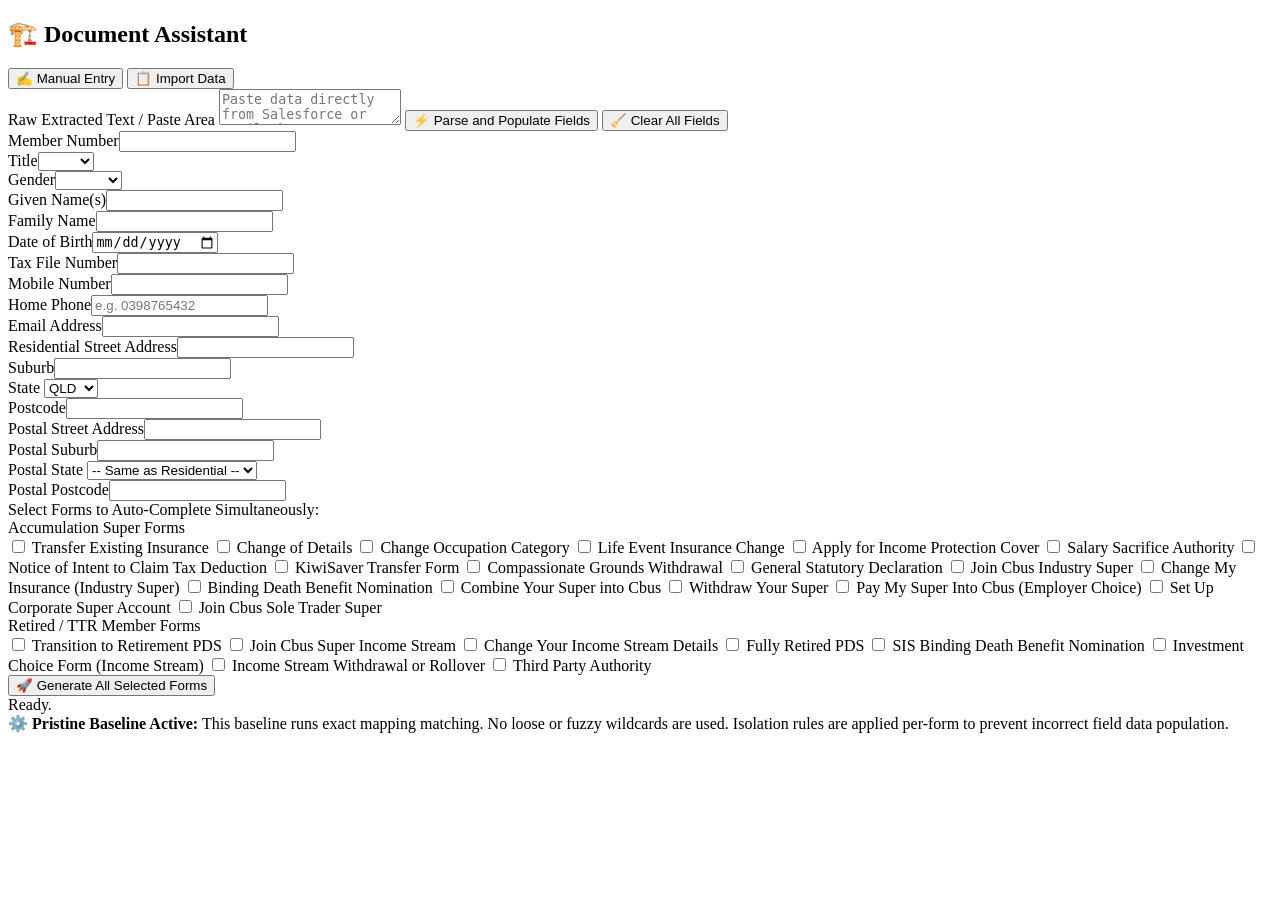
==== hardened-test/index.html @ 9b36ca76 "Create index.html" ====
<!DOCTYPE html>
<html lang="en">
<head>
    <meta charset="UTF-8">
    <meta name="viewport" content="width=device-width, initial-scale=1.0, maximum-scale=1.0, user-scalable=no">
    <title>Document Assistant (United Docs Processor)</title>
    <!-- Security policy: application code and PDF engine must be served from this site only. -->
    <meta http-equiv="Content-Security-Policy" content="default-src 'self'; script-src 'self'; style-src 'self'; connect-src 'self'; img-src 'self' data: blob:; font-src 'none'; object-src 'none'; base-uri 'none'; form-action 'none'; frame-src 'none'; worker-src 'none'; media-src 'none'; manifest-src 'none'; upgrade-insecure-requests">
    <meta name="referrer" content="no-referrer">
    <meta http-equiv="Permissions-Policy" content="camera=(), microphone=(), geolocation=(), payment=(), usb=(), serial=(), bluetooth=()">
    <link rel="stylesheet" href="styles.css">
    <script src="pdf-lib.min.js" defer></script>
    <script src="app.js" defer></script>
</head>
<body>

<div class="card">
    <h2 class="app-title">🏗️ Document Assistant</h2>
    
    <!-- Mode Switcher -->
    <div class="toggle-container">
        <button id="mode-manual" class="toggle-btn active" >✍️ Manual Entry</button>
        <button id="mode-import" class="toggle-btn" >📋 Import Data</button>
    </div>

    <!-- Data Import Panel -->
    <div id="import-panel" class="import-panel">
        <label>Raw Extracted Text / Paste Area</label>
        <textarea id="paste-box" class="paste-area" autocomplete="off" autocapitalize="off" autocorrect="off" spellcheck="false" placeholder="Paste data directly from Salesforce or emails here..."></textarea>
        
        <!-- Action Buttons Moved Underneath the Paste Box -->
        <button class="btn-run import-run" id="parse-data">⚡ Parse and Populate Fields</button>
        <button class="btn-clear import-clear" id="clear-fields">🧹 Clear All Fields</button>
    </div>

    <!-- Personal Details Grid -->
    <div class="grid">
        <div class="full"><label>Member Number</label><input type="text" id="m_no" autocomplete="off" spellcheck="false"></div>
        <div><label>Title</label><select id="title"><option value=""></option><option>Mr</option><option>Mrs</option><option>Miss</option><option>Ms</option><option>Other</option></select></div>
        <div><label>Gender</label><select id="gender"><option value=""></option><option>Male</option><option>Female</option></select></div>
        <div><label>Given Name(s)</label><input type="text" id="gn" autocomplete="off" spellcheck="false"></div>
        <div><label>Family Name</label><input type="text" id="fn" autocomplete="off" spellcheck="false"></div>
        <div class="full"><label>Date of Birth</label><input type="date" id="dob"></div>
        <div class="full"><label>Tax File Number</label><input type="tel" id="tfn" autocomplete="off" spellcheck="false"></div>
        <div class="full"><label>Mobile Number</label><input type="tel" id="mob" autocomplete="off" spellcheck="false"></div>
        <div class="full"><label>Home Phone</label><input type="tel" id="tel_home" placeholder="e.g. 0398765432" autocomplete="off"></div>
        <div class="full"><label>Email Address</label><input type="email" id="eml" autocomplete="off" spellcheck="false"></div>
        
        <div class="full section-break"><label>Residential Street Address</label><input type="text" id="addr" autocomplete="off" spellcheck="false"></div>
        <div><label>Suburb</label><input type="text" id="sub" autocomplete="off" spellcheck="false"></div>
        <div><label>State</label>
            <select id="st">
                <option value="QLD">QLD</option>
                <option value="NSW">NSW</option>
                <option value="VIC">VIC</option>
                <option value="WA">WA</option>
                <option value="SA">SA</option>
                <option value="TAS">TAS</option>
                <option value="ACT">ACT</option>
                <option value="NT">NT</option>
            </select>
        </div>
        <div class="full"><label>Postcode</label><input type="tel" id="pc" autocomplete="off" spellcheck="false"></div>

        <div class="full section-break"><label>Postal Street Address</label><input type="text" id="postal_addr" autocomplete="off" spellcheck="false"></div>
        <div><label>Postal Suburb</label><input type="text" id="postal_sub" autocomplete="off" spellcheck="false"></div>
        <div><label>Postal State</label>
            <select id="postal_st">
                <option value="">-- Same as Residential --</option>
                <option value="QLD">QLD</option>
                <option value="NSW">NSW</option>
                <option value="VIC">VIC</option>
                <option value="WA">WA</option>
                <option value="SA">SA</option>
                <option value="TAS">TAS</option>
                <option value="ACT">ACT</option>
                <option value="NT">NT</option>
            </select>
        </div>
        <div class="full"><label>Postal Postcode</label><input type="tel" id="postal_pc" autocomplete="off" spellcheck="false"></div>
    </div>

    <!-- Selection Grid -->
    <div class="form-selector">
        <label class="selector-label">Select Forms to Auto-Complete Simultaneously:</label>
        <div id="formList">
            <div class="category-title">Accumulation Super Forms</div>
            <label class="form-item"><input type="checkbox" value="Application-to-Transfer-Existing-Insurance-cover-transfer-form.pdf"> Transfer Existing Insurance</label>
            <label class="form-item"><input type="checkbox" value="Change-Details-Form.pdf"> Change of Details</label>
            <label class="form-item"><input type="checkbox" value="Change-Occupation-Form.pdf"> Change Occupation Category</label>
            <label class="form-item"><input type="checkbox" value="App-Increase-Cover-Living-Events.pdf"> Life Event Insurance Change</label>
            <label class="form-item"><input type="checkbox" value="Application-Apply-IP-Cover-Industry.pdf"> Apply for Income Protection Cover</label>
            <label class="form-item"><input type="checkbox" value="Salary-Sacrifice-Form.pdf"> Salary Sacrifice Authority</label>
            <label class="form-item"><input type="checkbox" value="Cbus-how-to-claim-tax-deduction-super-contributions.pdf"> Notice of Intent to Claim Tax Deduction</label>
            <label class="form-item"><input type="checkbox" value="Kiwi-Saver-Form.pdf"> KiwiSaver Transfer Form</label>
            <label class="form-item"><input type="checkbox" value="Compassionate-Grounds-form.pdf"> Compassionate Grounds Withdrawal</label>
            <label class="form-item"><input type="checkbox" value="General-Statutory-Declaration.pdf"> General Statutory Declaration</label>
            <label class="form-item"><input type="checkbox" value="join-industry-form.pdf"> Join Cbus Industry Super</label>
            <label class="form-item"><input type="checkbox" value="Change-Insurance-Form-Industry-Super.pdf"> Change My Insurance (Industry Super)</label>
            <label class="form-item"><input type="checkbox" value="Binding-Death-Benefit-Nomination-Form.pdf"> Binding Death Benefit Nomination</label>
            <label class="form-item"><input type="checkbox" value="Combine-Form.pdf"> Combine Your Super into Cbus</label>
            <label class="form-item"><input type="checkbox" value="super-withdrawal-form.pdf"> Withdraw Your Super</label>
            <label class="form-item"><input type="checkbox" value="I-want-my-super-paid-into-Cbus.pdf"> Pay My Super Into Cbus (Employer Choice)</label>
            <label class="form-item"><input type="checkbox" value="corporate-super-set-up.pdf"> Set Up Corporate Super Account</label>
            <label class="form-item"><input type="checkbox" value="join-sole-trader.pdf"> Join Cbus Sole Trader Super</label>

            <div class="category-title">Retired / TTR Member Forms</div>
            <label class="form-item"><input type="checkbox" value="ttr-sis-pds.pdf"> Transition to Retirement PDS</label>
            <label class="form-item"><input type="checkbox" value="cbus-super-income-stream-join-form.pdf"> Join Cbus Super Income Stream</label>
            <label class="form-item"><input type="checkbox" value="Change-Income-Stream-Details-Form.pdf"> Change Your Income Stream Details</label>
            <label class="form-item"><input type="checkbox" value="fr-sis-pds.pdf"> Fully Retired PDS</label>
            <label class="form-item"><input type="checkbox" value="SIS-Binding-Death-Nomination-Form.pdf"> SIS Binding Death Benefit Nomination</label>
            <label class="form-item"><input type="checkbox" value="SIS-Switching-Form.pdf"> Investment Choice Form (Income Stream)</label>
            <label class="form-item"><input type="checkbox" value="SIS-Withdrawal-Form.pdf"> Income Stream Withdrawal or Rollover</label>
            <label class="form-item"><input type="checkbox" value="Third-Party-Authority-Form.pdf"> Third Party Authority</label>
        </div>
    </div>

    <!-- Generation Button Only at Card Bottom -->
    <button class="btn-run" id="generate-forms">🚀 Generate All Selected Forms</button>
    <div id="status">Ready.</div>
    
    <!-- Diagnostics logger view -->
    <div id="diagnostic-box"></div>

    <div class="info-box">
        ⚙️ <strong>Pristine Baseline Active:</strong> This baseline runs exact mapping matching. No loose or fuzzy wildcards are used. Isolation rules are applied per-form to prevent incorrect field data population.
    </div>
</div>
</body>
</html>
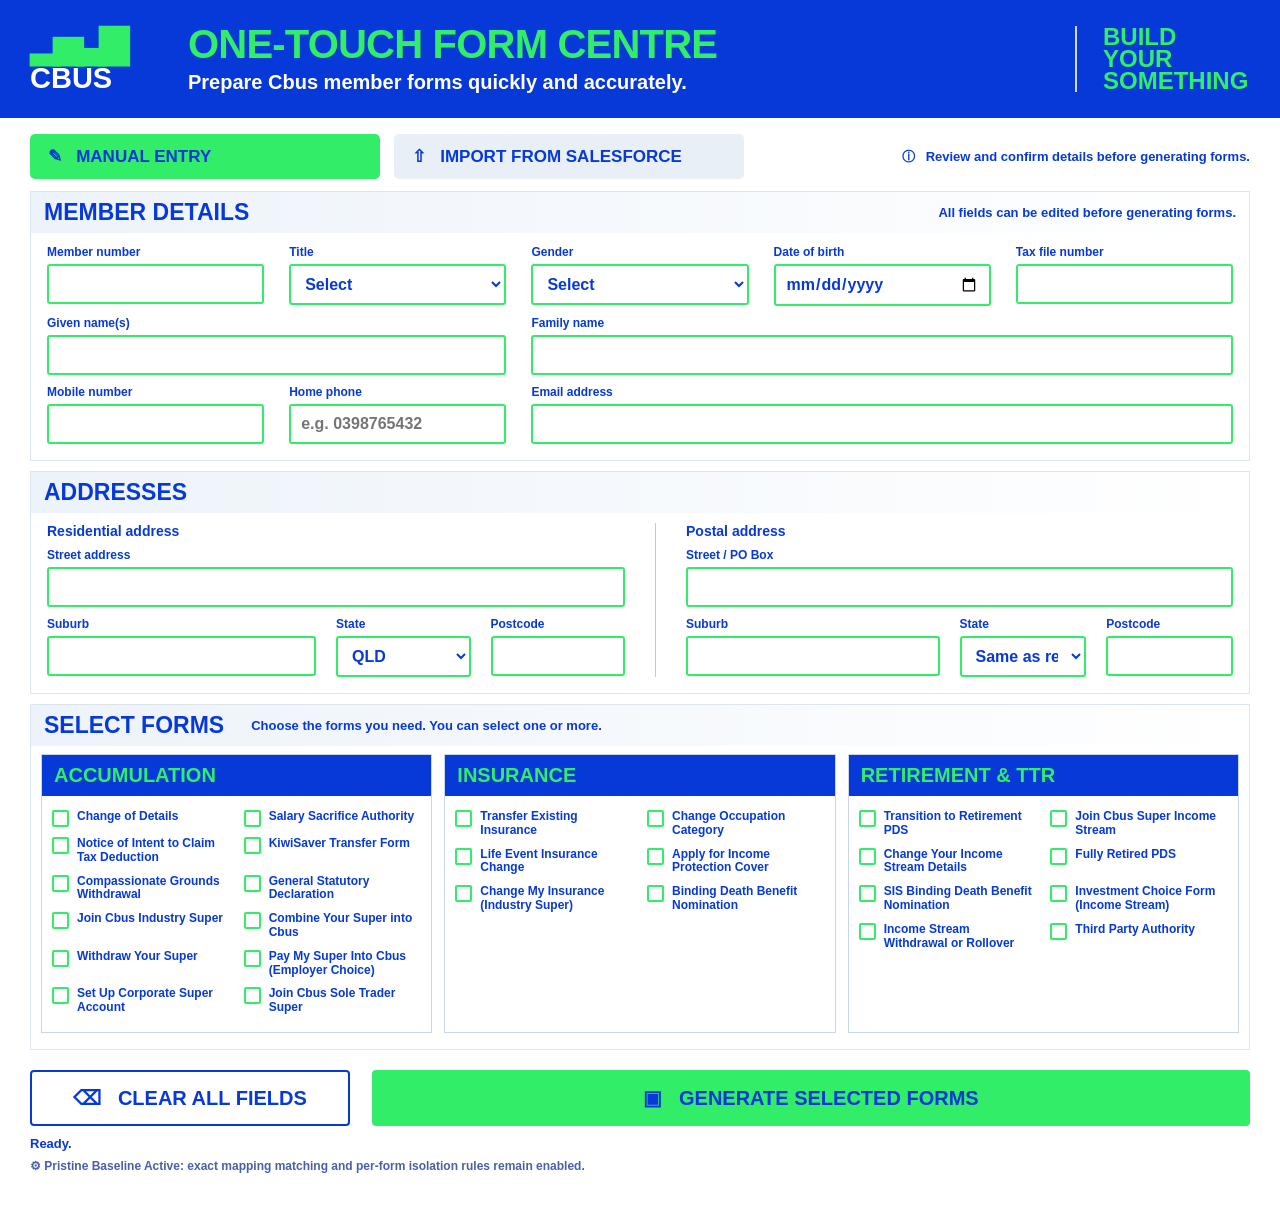
==== commit d5f71728: "Add files via upload" ====
--- a/hardened-test/index.html
+++ b/hardened-test/index.html
@@ -1,131 +1,150 @@
 <!DOCTYPE html>
 <html lang="en">
 <head>
-    <meta charset="UTF-8">
-    <meta name="viewport" content="width=device-width, initial-scale=1.0, maximum-scale=1.0, user-scalable=no">
-    <title>Document Assistant (United Docs Processor)</title>
-    <!-- Security policy: application code and PDF engine must be served from this site only. -->
-    <meta http-equiv="Content-Security-Policy" content="default-src 'self'; script-src 'self'; style-src 'self'; connect-src 'self'; img-src 'self' data: blob:; font-src 'none'; object-src 'none'; base-uri 'none'; form-action 'none'; frame-src 'none'; worker-src 'none'; media-src 'none'; manifest-src 'none'; upgrade-insecure-requests">
-    <meta name="referrer" content="no-referrer">
-    <meta http-equiv="Permissions-Policy" content="camera=(), microphone=(), geolocation=(), payment=(), usb=(), serial=(), bluetooth=()">
-    <link rel="stylesheet" href="styles.css">
-    <script src="pdf-lib.min.js" defer></script>
-    <script src="app.js" defer></script>
+<meta charset="UTF-8">
+<meta name="viewport" content="width=device-width, initial-scale=1.0">
+<title>One-Touch Form Centre</title>
+<meta http-equiv="Content-Security-Policy" content="default-src 'self'; script-src 'self'; style-src 'self'; connect-src 'self'; img-src 'self' data: blob:; font-src 'self'; object-src 'none'; base-uri 'none'; form-action 'none'; frame-src 'none'; worker-src 'none'; media-src 'none'; manifest-src 'none'; upgrade-insecure-requests">
+<meta name="referrer" content="no-referrer">
+<meta http-equiv="Permissions-Policy" content="camera=(), microphone=(), geolocation=(), payment=(), usb=(), serial=(), bluetooth=()">
+<link rel="stylesheet" href="styles.css">
+<script src="pdf-lib.min.js" defer></script>
+<script src="app.js" defer></script>
 </head>
 <body>
+<header class="hero">
+  <div class="hero-inner">
+    <div class="cbus-mark" aria-label="Cbus"><span class="bars">▂▅▃▇</span><strong>CBUS</strong></div>
+    <div class="hero-copy">
+      <h1>ONE-TOUCH FORM CENTRE</h1>
+      <p>Prepare Cbus member forms quickly and accurately.</p>
+    </div>
+    <div class="hero-tag"><span>BUILD</span><span>YOUR</span><span>SOMETHING</span></div>
+  </div>
+</header>
 
-<div class="card">
-    <h2 class="app-title">🏗️ Document Assistant</h2>
-    
-    <!-- Mode Switcher -->
-    <div class="toggle-container">
-        <button id="mode-manual" class="toggle-btn active" >✍️ Manual Entry</button>
-        <button id="mode-import" class="toggle-btn" >📋 Import Data</button>
+<main class="workspace">
+  <div class="mode-row">
+    <button id="mode-manual" class="mode-btn active" type="button">✎ &nbsp; MANUAL ENTRY</button>
+    <button id="mode-import" class="mode-btn import" type="button">⇧ &nbsp; IMPORT FROM SALESFORCE</button>
+    <div class="review-note">ⓘ &nbsp; Review and confirm details before generating forms.</div>
+  </div>
+
+  <section id="import-panel" class="import-panel">
+    <div class="section-head">
+      <h2>IMPORT FROM SALESFORCE</h2>
+      <span>Copy directly from the Salesforce member record</span>
     </div>
+    <div class="salesforce-note"><strong>Salesforce member data only.</strong> This import is designed for member information copied directly from Salesforce. Utility bills, emails and other document formats are not supported.</div>
+    <label for="paste-box">PASTE SALESFORCE MEMBER DATA</label>
+    <textarea id="paste-box" autocomplete="off" autocapitalize="off" autocorrect="off" spellcheck="false" placeholder="Paste the copied Salesforce member record here..."></textarea>
+    <div class="import-actions">
+      <button class="action green" id="parse-data" type="button">PARSE &amp; POPULATE</button>
+      <button class="action outline" id="clear-fields" type="button">CLEAR ALL FIELDS</button>
+    </div>
+  </section>
 
-    <!-- Data Import Panel -->
-    <div id="import-panel" class="import-panel">
-        <label>Raw Extracted Text / Paste Area</label>
-        <textarea id="paste-box" class="paste-area" autocomplete="off" autocapitalize="off" autocorrect="off" spellcheck="false" placeholder="Paste data directly from Salesforce or emails here..."></textarea>
-        
-        <!-- Action Buttons Moved Underneath the Paste Box -->
-        <button class="btn-run import-run" id="parse-data">⚡ Parse and Populate Fields</button>
-        <button class="btn-clear import-clear" id="clear-fields">🧹 Clear All Fields</button>
+  <section class="content-section">
+    <div class="section-head">
+      <h2>MEMBER DETAILS</h2>
+      <span>All fields can be edited before generating forms.</span>
     </div>
+    <div class="member-grid">
+      <div><label>Member number</label><input type="text" id="m_no" autocomplete="off" spellcheck="false"></div>
+      <div><label>Title</label><select id="title"><option value="">Select</option><option>Mr</option><option>Mrs</option><option>Miss</option><option>Ms</option><option>Other</option></select></div>
+      <div><label>Gender</label><select id="gender"><option value="">Select</option><option>Male</option><option>Female</option></select></div>
+      <div><label>Date of birth</label><input type="date" id="dob"></div>
+      <div><label>Tax file number</label><input type="tel" id="tfn" autocomplete="off" spellcheck="false"></div>
 
-    <!-- Personal Details Grid -->
-    <div class="grid">
-        <div class="full"><label>Member Number</label><input type="text" id="m_no" autocomplete="off" spellcheck="false"></div>
-        <div><label>Title</label><select id="title"><option value=""></option><option>Mr</option><option>Mrs</option><option>Miss</option><option>Ms</option><option>Other</option></select></div>
-        <div><label>Gender</label><select id="gender"><option value=""></option><option>Male</option><option>Female</option></select></div>
-        <div><label>Given Name(s)</label><input type="text" id="gn" autocomplete="off" spellcheck="false"></div>
-        <div><label>Family Name</label><input type="text" id="fn" autocomplete="off" spellcheck="false"></div>
-        <div class="full"><label>Date of Birth</label><input type="date" id="dob"></div>
-        <div class="full"><label>Tax File Number</label><input type="tel" id="tfn" autocomplete="off" spellcheck="false"></div>
-        <div class="full"><label>Mobile Number</label><input type="tel" id="mob" autocomplete="off" spellcheck="false"></div>
-        <div class="full"><label>Home Phone</label><input type="tel" id="tel_home" placeholder="e.g. 0398765432" autocomplete="off"></div>
-        <div class="full"><label>Email Address</label><input type="email" id="eml" autocomplete="off" spellcheck="false"></div>
-        
-        <div class="full section-break"><label>Residential Street Address</label><input type="text" id="addr" autocomplete="off" spellcheck="false"></div>
-        <div><label>Suburb</label><input type="text" id="sub" autocomplete="off" spellcheck="false"></div>
-        <div><label>State</label>
-            <select id="st">
-                <option value="QLD">QLD</option>
-                <option value="NSW">NSW</option>
-                <option value="VIC">VIC</option>
-                <option value="WA">WA</option>
-                <option value="SA">SA</option>
-                <option value="TAS">TAS</option>
-                <option value="ACT">ACT</option>
-                <option value="NT">NT</option>
-            </select>
+      <div class="span2"><label>Given name(s)</label><input type="text" id="gn" autocomplete="off" spellcheck="false"></div>
+      <div class="span3"><label>Family name</label><input type="text" id="fn" autocomplete="off" spellcheck="false"></div>
+
+      <div><label>Mobile number</label><input type="tel" id="mob" autocomplete="off" spellcheck="false"></div>
+      <div><label>Home phone</label><input type="tel" id="tel_home" placeholder="e.g. 0398765432" autocomplete="off"></div>
+      <div class="span3"><label>Email address</label><input type="email" id="eml" autocomplete="off" spellcheck="false"></div>
+    </div>
+  </section>
+
+  <section class="content-section">
+    <div class="section-head"><h2>ADDRESSES</h2></div>
+    <div class="address-columns">
+      <div class="address-block">
+        <h3>Residential address</h3>
+        <label>Street address</label><input type="text" id="addr" autocomplete="off" spellcheck="false">
+        <div class="address-row">
+          <div><label>Suburb</label><input type="text" id="sub" autocomplete="off" spellcheck="false"></div>
+          <div><label>State</label><select id="st"><option>QLD</option><option>NSW</option><option>VIC</option><option>WA</option><option>SA</option><option>TAS</option><option>ACT</option><option>NT</option></select></div>
+          <div><label>Postcode</label><input type="tel" id="pc" autocomplete="off" spellcheck="false"></div>
         </div>
-        <div class="full"><label>Postcode</label><input type="tel" id="pc" autocomplete="off" spellcheck="false"></div>
+      </div>
+      <div class="address-block postal">
+        <h3>Postal address</h3>
+        <label>Street / PO Box</label><input type="text" id="postal_addr" autocomplete="off" spellcheck="false">
+        <div class="address-row">
+          <div><label>Suburb</label><input type="text" id="postal_sub" autocomplete="off" spellcheck="false"></div>
+          <div><label>State</label><select id="postal_st"><option value="">Same as residential</option><option>QLD</option><option>NSW</option><option>VIC</option><option>WA</option><option>SA</option><option>TAS</option><option>ACT</option><option>NT</option></select></div>
+          <div><label>Postcode</label><input type="tel" id="postal_pc" autocomplete="off" spellcheck="false"></div>
+        </div>
+      </div>
+    </div>
+  </section>
 
-        <div class="full section-break"><label>Postal Street Address</label><input type="text" id="postal_addr" autocomplete="off" spellcheck="false"></div>
-        <div><label>Postal Suburb</label><input type="text" id="postal_sub" autocomplete="off" spellcheck="false"></div>
-        <div><label>Postal State</label>
-            <select id="postal_st">
-                <option value="">-- Same as Residential --</option>
-                <option value="QLD">QLD</option>
-                <option value="NSW">NSW</option>
-                <option value="VIC">VIC</option>
-                <option value="WA">WA</option>
-                <option value="SA">SA</option>
-                <option value="TAS">TAS</option>
-                <option value="ACT">ACT</option>
-                <option value="NT">NT</option>
-            </select>
+  <section class="forms-section">
+    <div class="section-head forms-head"><h2>SELECT FORMS</h2><span>Choose the forms you need. You can select one or more.</span></div>
+    <div id="formList" class="form-categories">
+      <div class="form-category">
+        <h3>ACCUMULATION</h3>
+        <div class="form-options">
+          <label><input type="checkbox" value="Change-Details-Form.pdf"> Change of Details</label>
+          <label><input type="checkbox" value="Salary-Sacrifice-Form.pdf"> Salary Sacrifice Authority</label>
+          <label><input type="checkbox" value="Cbus-how-to-claim-tax-deduction-super-contributions.pdf"> Notice of Intent to Claim Tax Deduction</label>
+          <label><input type="checkbox" value="Kiwi-Saver-Form.pdf"> KiwiSaver Transfer Form</label>
+          <label><input type="checkbox" value="Compassionate-Grounds-form.pdf"> Compassionate Grounds Withdrawal</label>
+          <label><input type="checkbox" value="General-Statutory-Declaration.pdf"> General Statutory Declaration</label>
+          <label><input type="checkbox" value="join-industry-form.pdf"> Join Cbus Industry Super</label>
+          <label><input type="checkbox" value="Combine-Form.pdf"> Combine Your Super into Cbus</label>
+          <label><input type="checkbox" value="super-withdrawal-form.pdf"> Withdraw Your Super</label>
+          <label><input type="checkbox" value="I-want-my-super-paid-into-Cbus.pdf"> Pay My Super Into Cbus (Employer Choice)</label>
+          <label><input type="checkbox" value="corporate-super-set-up.pdf"> Set Up Corporate Super Account</label>
+          <label><input type="checkbox" value="join-sole-trader.pdf"> Join Cbus Sole Trader Super</label>
         </div>
-        <div class="full"><label>Postal Postcode</label><input type="tel" id="postal_pc" autocomplete="off" spellcheck="false"></div>
+      </div>
+
+      <div class="form-category">
+        <h3>INSURANCE</h3>
+        <div class="form-options">
+          <label><input type="checkbox" value="Application-to-Transfer-Existing-Insurance-cover-transfer-form.pdf"> Transfer Existing Insurance</label>
+          <label><input type="checkbox" value="Change-Occupation-Form.pdf"> Change Occupation Category</label>
+          <label><input type="checkbox" value="App-Increase-Cover-Living-Events.pdf"> Life Event Insurance Change</label>
+          <label><input type="checkbox" value="Application-Apply-IP-Cover-Industry.pdf"> Apply for Income Protection Cover</label>
+          <label><input type="checkbox" value="Change-Insurance-Form-Industry-Super.pdf"> Change My Insurance (Industry Super)</label>
+          <label><input type="checkbox" value="Binding-Death-Benefit-Nomination-Form.pdf"> Binding Death Benefit Nomination</label>
+        </div>
+      </div>
+
+      <div class="form-category">
+        <h3>RETIREMENT &amp; TTR</h3>
+        <div class="form-options">
+          <label><input type="checkbox" value="ttr-sis-pds.pdf"> Transition to Retirement PDS</label>
+          <label><input type="checkbox" value="cbus-super-income-stream-join-form.pdf"> Join Cbus Super Income Stream</label>
+          <label><input type="checkbox" value="Change-Income-Stream-Details-Form.pdf"> Change Your Income Stream Details</label>
+          <label><input type="checkbox" value="fr-sis-pds.pdf"> Fully Retired PDS</label>
+          <label><input type="checkbox" value="SIS-Binding-Death-Nomination-Form.pdf"> SIS Binding Death Benefit Nomination</label>
+          <label><input type="checkbox" value="SIS-Switching-Form.pdf"> Investment Choice Form (Income Stream)</label>
+          <label><input type="checkbox" value="SIS-Withdrawal-Form.pdf"> Income Stream Withdrawal or Rollover</label>
+          <label><input type="checkbox" value="Third-Party-Authority-Form.pdf"> Third Party Authority</label>
+        </div>
+      </div>
     </div>
+  </section>
 
-    <!-- Selection Grid -->
-    <div class="form-selector">
-        <label class="selector-label">Select Forms to Auto-Complete Simultaneously:</label>
-        <div id="formList">
-            <div class="category-title">Accumulation Super Forms</div>
-            <label class="form-item"><input type="checkbox" value="Application-to-Transfer-Existing-Insurance-cover-transfer-form.pdf"> Transfer Existing Insurance</label>
-            <label class="form-item"><input type="checkbox" value="Change-Details-Form.pdf"> Change of Details</label>
-            <label class="form-item"><input type="checkbox" value="Change-Occupation-Form.pdf"> Change Occupation Category</label>
-            <label class="form-item"><input type="checkbox" value="App-Increase-Cover-Living-Events.pdf"> Life Event Insurance Change</label>
-            <label class="form-item"><input type="checkbox" value="Application-Apply-IP-Cover-Industry.pdf"> Apply for Income Protection Cover</label>
-            <label class="form-item"><input type="checkbox" value="Salary-Sacrifice-Form.pdf"> Salary Sacrifice Authority</label>
-            <label class="form-item"><input type="checkbox" value="Cbus-how-to-claim-tax-deduction-super-contributions.pdf"> Notice of Intent to Claim Tax Deduction</label>
-            <label class="form-item"><input type="checkbox" value="Kiwi-Saver-Form.pdf"> KiwiSaver Transfer Form</label>
-            <label class="form-item"><input type="checkbox" value="Compassionate-Grounds-form.pdf"> Compassionate Grounds Withdrawal</label>
-            <label class="form-item"><input type="checkbox" value="General-Statutory-Declaration.pdf"> General Statutory Declaration</label>
-            <label class="form-item"><input type="checkbox" value="join-industry-form.pdf"> Join Cbus Industry Super</label>
-            <label class="form-item"><input type="checkbox" value="Change-Insurance-Form-Industry-Super.pdf"> Change My Insurance (Industry Super)</label>
-            <label class="form-item"><input type="checkbox" value="Binding-Death-Benefit-Nomination-Form.pdf"> Binding Death Benefit Nomination</label>
-            <label class="form-item"><input type="checkbox" value="Combine-Form.pdf"> Combine Your Super into Cbus</label>
-            <label class="form-item"><input type="checkbox" value="super-withdrawal-form.pdf"> Withdraw Your Super</label>
-            <label class="form-item"><input type="checkbox" value="I-want-my-super-paid-into-Cbus.pdf"> Pay My Super Into Cbus (Employer Choice)</label>
-            <label class="form-item"><input type="checkbox" value="corporate-super-set-up.pdf"> Set Up Corporate Super Account</label>
-            <label class="form-item"><input type="checkbox" value="join-sole-trader.pdf"> Join Cbus Sole Trader Super</label>
-
-            <div class="category-title">Retired / TTR Member Forms</div>
-            <label class="form-item"><input type="checkbox" value="ttr-sis-pds.pdf"> Transition to Retirement PDS</label>
-            <label class="form-item"><input type="checkbox" value="cbus-super-income-stream-join-form.pdf"> Join Cbus Super Income Stream</label>
-            <label class="form-item"><input type="checkbox" value="Change-Income-Stream-Details-Form.pdf"> Change Your Income Stream Details</label>
-            <label class="form-item"><input type="checkbox" value="fr-sis-pds.pdf"> Fully Retired PDS</label>
-            <label class="form-item"><input type="checkbox" value="SIS-Binding-Death-Nomination-Form.pdf"> SIS Binding Death Benefit Nomination</label>
-            <label class="form-item"><input type="checkbox" value="SIS-Switching-Form.pdf"> Investment Choice Form (Income Stream)</label>
-            <label class="form-item"><input type="checkbox" value="SIS-Withdrawal-Form.pdf"> Income Stream Withdrawal or Rollover</label>
-            <label class="form-item"><input type="checkbox" value="Third-Party-Authority-Form.pdf"> Third Party Authority</label>
-        </div>
-    </div>
-
-    <!-- Generation Button Only at Card Bottom -->
-    <button class="btn-run" id="generate-forms">🚀 Generate All Selected Forms</button>
-    <div id="status">Ready.</div>
-    
-    <!-- Diagnostics logger view -->
-    <div id="diagnostic-box"></div>
-
-    <div class="info-box">
-        ⚙️ <strong>Pristine Baseline Active:</strong> This baseline runs exact mapping matching. No loose or fuzzy wildcards are used. Isolation rules are applied per-form to prevent incorrect field data population.
-    </div>
-</div>
+  <div class="bottom-actions">
+    <button class="clear-main" id="clear-fields-bottom" type="button">⌫ &nbsp; CLEAR ALL FIELDS</button>
+    <button class="generate" id="generate-forms" type="button">▣ &nbsp; GENERATE SELECTED FORMS</button>
+  </div>
+  <div id="status">Ready.</div>
+  <div id="diagnostic-box"></div>
+  <div class="info-box">⚙ <strong>Pristine Baseline Active:</strong> exact mapping matching and per-form isolation rules remain enabled.</div>
+</main>
 </body>
-</html>
+</html>
--- a/hardened-test/styles.css
+++ b/hardened-test/styles.css
@@ -0,0 +1,50 @@
+:root{--blue:#0639d8;--green:#32ed67;--ink:#0639d8;--line:#dce5ee;--panel:#f5f8fb}
+*{box-sizing:border-box}
+html{background:#fff}
+body{margin:0;font-family:"Hubot Sans Condensed ExtraBold","Hubot Sans Condensed","Arial Narrow",Arial,sans-serif;font-weight:700;color:var(--ink);background:#fff}
+.hero{background:var(--blue);color:#fff;border-bottom:0}
+.hero-inner{max-width:1540px;margin:auto;min-height:118px;padding:18px 30px;display:flex;align-items:center;gap:28px}
+.cbus-mark{width:130px;color:#fff;display:flex;flex-direction:column;line-height:.9;font-size:29px}
+.cbus-mark .bars{color:var(--green);font-size:38px;letter-spacing:-6px;margin-bottom:4px}
+.hero-copy{flex:1}
+.hero-copy h1{margin:0;color:var(--green);font-size:40px;line-height:1;font-weight:900;letter-spacing:-.8px}
+.hero-copy p{margin:7px 0 0;color:#fff;font-size:20px}
+.hero-tag{border-left:2px solid rgba(255,255,255,.8);padding-left:26px;min-width:175px;display:flex;flex-direction:column;align-items:flex-start;color:var(--green);font-size:24px;line-height:.92;font-weight:900}
+.workspace{max-width:1540px;margin:auto;padding:16px 30px 36px}
+.mode-row{display:grid;grid-template-columns:350px 350px 1fr;gap:14px;align-items:center;margin-bottom:12px}
+.mode-btn{border:0;border-radius:5px;padding:12px 18px;background:#e9eff7;color:var(--blue);font:inherit;font-size:17px;font-weight:900;text-align:left;cursor:pointer}
+.mode-btn.active{background:var(--green)}
+.review-note{text-align:right;font-size:13px;color:var(--blue)}
+.content-section,.forms-section,.import-panel{border:1px solid var(--line);background:#fff;margin-bottom:10px}
+.import-panel{display:none;padding:14px 16px}
+.section-head{min-height:38px;background:linear-gradient(90deg,#edf3fa,#fff);padding:7px 13px;display:flex;justify-content:space-between;align-items:center;gap:15px}
+.section-head h2{margin:0;color:var(--blue);font-size:23px;font-weight:900}
+.section-head span{font-size:13px}
+.member-grid{padding:12px 16px 16px;display:grid;grid-template-columns:repeat(5,1fr);gap:10px 25px}
+.member-grid .span2{grid-column:span 2}.member-grid .span3{grid-column:span 3}
+label{display:block;color:var(--blue);font-size:12px;margin:0 0 5px;font-weight:900}
+input,select,textarea{width:100%;border:2px solid var(--green);border-radius:3px;background:#fff;color:var(--blue);padding:9px 10px;font:inherit;font-weight:700}
+input:focus,select:focus,textarea:focus{outline:2px solid rgba(50,237,103,.22);border-color:var(--green)}
+textarea{min-height:180px;resize:vertical;line-height:1.35}
+.salesforce-note{margin:12px 0;padding:10px 12px;border-left:5px solid var(--green);background:#f6f8fb;font-size:13px}
+.import-actions{display:flex;gap:10px;margin-top:10px}
+.action{border:0;border-radius:3px;padding:11px 17px;font:inherit;font-weight:900;cursor:pointer}.action.green{background:var(--green);color:var(--blue)}.action.outline{background:#fff;border:2px solid var(--green);color:var(--blue)}
+.address-columns{display:grid;grid-template-columns:1fr 1fr;padding:10px 16px 16px;gap:30px}
+.address-block.postal{border-left:1px solid #b8c9e5;padding-left:30px}
+.address-block h3{margin:0 0 9px;color:var(--blue);font-size:14px}
+.address-row{display:grid;grid-template-columns:2fr 1fr 1fr;gap:20px;margin-top:10px}
+.forms-head{justify-content:flex-start}.forms-head span{margin-left:12px}
+.form-categories{display:grid;grid-template-columns:repeat(3,1fr);gap:12px;padding:8px 10px 16px}
+.form-category{border:1px solid #c9d7ee;background:#fff}
+.form-category h3{margin:0;background:var(--blue);color:var(--green);padding:9px 12px;font-size:20px;font-weight:900}
+.form-options{display:grid;grid-template-columns:1fr 1fr;column-gap:14px;padding:9px 10px 12px}
+.form-options label{display:flex;align-items:flex-start;gap:8px;font-size:12px;padding:5px 0;margin:0;line-height:1.15}
+.form-options input[type=checkbox]{appearance:none;-webkit-appearance:none;width:17px;height:17px;min-width:17px;padding:0;border:2px solid var(--green);border-radius:2px;margin:0;background:#fff;cursor:pointer}
+.form-options input[type=checkbox]:checked{background:var(--green);box-shadow:inset 0 0 0 3px #fff}
+.bottom-actions{display:grid;grid-template-columns:320px 1fr;gap:22px;margin-top:20px}
+.clear-main,.generate{height:56px;border-radius:4px;font:inherit;font-size:20px;font-weight:900;cursor:pointer}
+.clear-main{background:#fff;color:var(--blue);border:2px solid var(--blue)}
+.generate{background:var(--green);color:var(--blue);border:0}
+#status{font-size:13px;margin-top:10px}.info-box{font-size:12px;margin-top:8px;color:#4860a7}.diagnostic-entry{font-size:12px}
+@media(max-width:1050px){.mode-row{grid-template-columns:1fr 1fr}.review-note{grid-column:1/-1;text-align:left}.member-grid{grid-template-columns:repeat(2,1fr)}.member-grid .span2,.member-grid .span3{grid-column:span 1}.form-categories{grid-template-columns:1fr}.address-columns{grid-template-columns:1fr}.address-block.postal{border-left:0;border-top:1px solid #b8c9e5;padding:20px 0 0}.hero-tag{display:none}}
+@media(max-width:620px){.hero-inner,.workspace{padding-left:14px;padding-right:14px}.cbus-mark{display:none}.hero-copy h1{font-size:29px}.hero-copy p{font-size:15px}.mode-row,.member-grid,.bottom-actions{grid-template-columns:1fr}.address-row{grid-template-columns:1fr}.form-options{grid-template-columns:1fr}}
